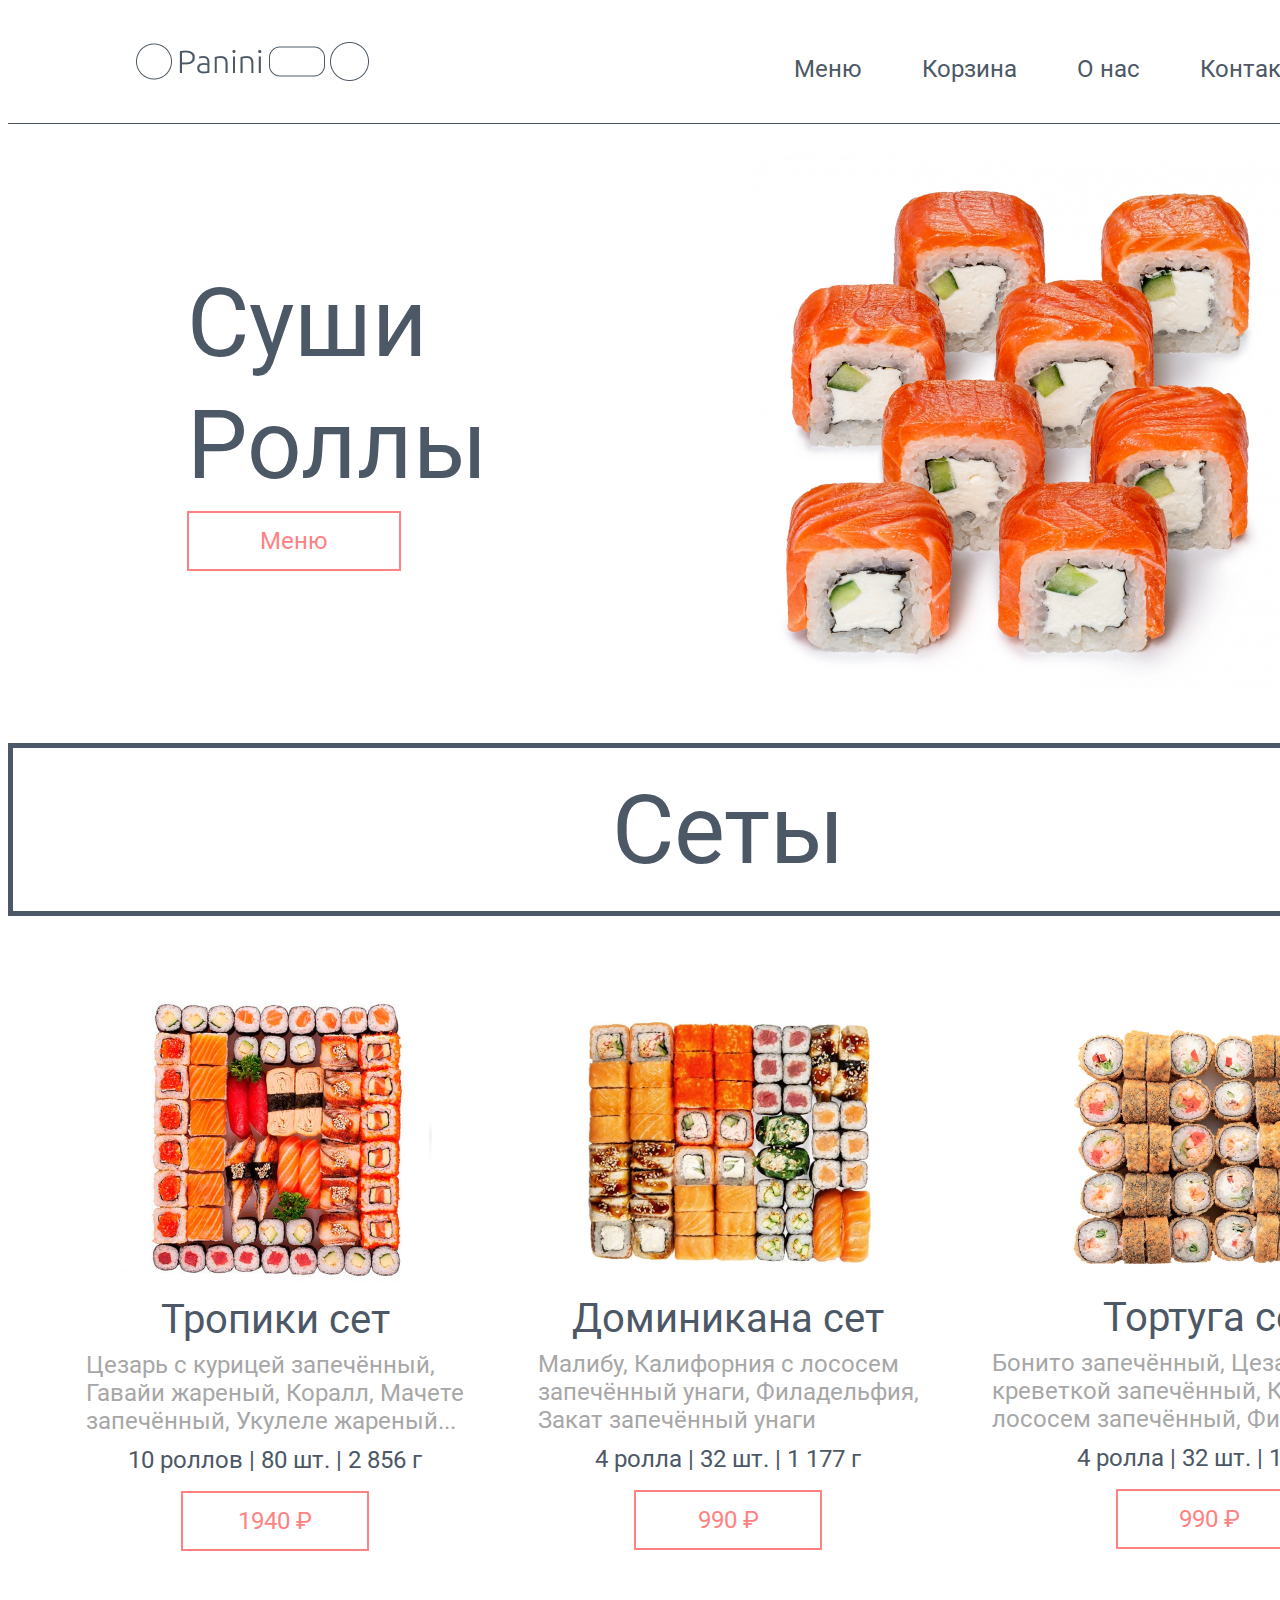
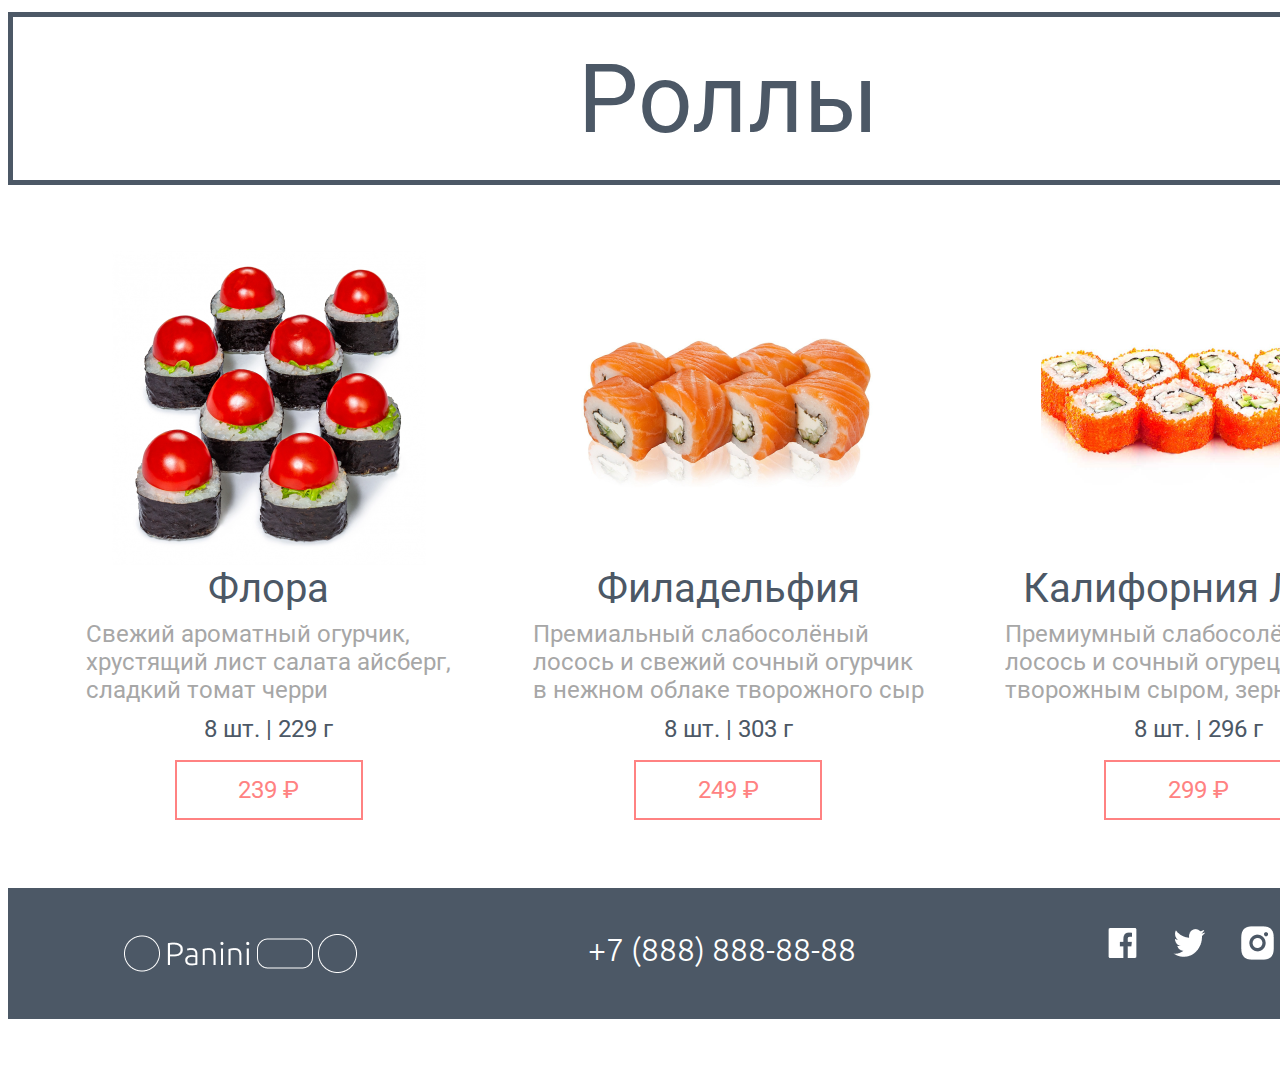
==== index.html @ 11d994b0 "Add files via upload" ====
<!DOCTYPE html>
<html lang="ru">

<head>
    <meta charset="UTF-8">
    <meta name="viewport" content="width=device-width, initial-scale=1.0">
    <title>Panini</title>
</head>

<link rel="stylesheet" href="style.css">

<body>

    <header>
        <div class="container">
            <div class="header-content">
                <div class="logo">
                    <a href="index.html" id="panini">
                        <img src="media/logo.png" alt="">
                    </a>
                </div>
                <div class="menu">
                    <p><a href="index.html">Меню</a></p>
                    <p>Корзина</p>
                    <p><a href="About/index.html">О нас</a></p>
                    <p>Контакты</p>
                    <p><img src="media/login.png" alt=""></p>
                </div>
                <img src="media/Rectangle1.png" alt="" id="rectangle1">
            </div>

        </div>
    </header>
</body>
<main>
    <div class="container">
        <div class="hero">
            <div class="banner">
                <div class="phrase">
                    <p>Суши</p>
                    <p>Роллы</p>
                    <button>Меню</button>
                </div>
                <img src="media/ad.png" alt="">
            </div>
            <div class="firsthero">
                <div class="temp">
                    <img src="media/Rectangle2.png" alt="" id="rectangle2">
                    <p id="hero">Сеты</p>
                </div>
                <div class="card">
                    <div class="set">
                        <img src="media/image 2.png" alt="">
                        <p id="name">Тропики сет</p>
                        <p id="aboutset">Цезарь с курицей запечённый,<br> Гавайи жареный, Коралл, Мачете<br> запечённый,
                            Укулеле
                            жареный...</p>
                        <p id="count">10 роллов | 80 шт. | 2 856 г</p>
                        <button>1940 ₽</button>
                    </div>
                    <div class="set">
                        <img src="media/image 3.png" alt="">
                        <p id="name">Доминикана сет</p>
                        <p id="aboutset">Малибу, Калифорния с лососем<br> запечённый унаги, Филадельфия,<br> Закат
                            запечённый унаги</p>
                        <p id="count">4 ролла | 32 шт. | 1 177 г</p>
                        <button id="price">990 ₽</button>
                    </div>
                    <div class="set">
                        <img src="media/image 4.png" alt="">
                        <p id="name">Тортуга сет</p>
                        <p id="aboutset">Бонито запечённый, Цезарь с<br> креветкой запечённый, Калифорния с<br> лососем
                            запечённый, Филадельфия...</p>
                        <p id="count">4 ролла | 32 шт. | 1 185 г</p>
                        <button id="price">990 ₽</button>
                    </div>
                </div>
            </div>
            <div class="secondhero">
                <div class="temp">
                    <img src="media/Rectangle2.png" alt="" id="rectangle2">
                    <p id="hero">Роллы</p>
                </div>
                <div class="card">
                    <div class="set">
                        <img src="media/image 5.png" alt="">
                        <p id="name">Флора</p>
                        <p id="aboutset">Свежий ароматный огурчик,<br> хрустящий лист салата айсберг,<br> сладкий томат
                            черри</p>
                        <p id="count">8 шт. | 229 г</p>
                        <button id="price">239 ₽</button>
                    </div>
                    <div class="set">
                        <img src="media/image 6.png" alt="">
                        <p id="name">Филадельфия</p>
                        <p id="aboutset">Премиальный слабосолёный<br> лосось и свежий сочный огурчик<br> в нежном облаке
                            творожного сыр</p>
                        <p id="count">8 шт. | 303 г</p>
                        <button id="price">249 ₽</button>
                    </div>
                    <div class="set">
                        <img src="media/image 7.png" alt="">
                        <p id="name">Калифорния Люкс</p>
                        <p id="aboutset">Премиумный слабосолёный<br> лосось и сочный огурец с мягким<br> творожным
                            сыром, зернистая...</p>
                        <p id="count">8 шт. | 296 г</p>
                        <button id="price">299 ₽</button>
                    </div>
                </div>
            </div>
        </div>
    </div>
</main>
<footer>
    <div class="container">
        <div class="footer-content">
            <a href="index.html" id="logo2">
                <img src="media/logo2.png" alt="">
            </a>
            <a href="tel:+7 (888) 888-88-88" id="number">+7 (888) 888-88-88</a>
            <div class="social">
                <a href=""><img src="media/facebook.png" alt=""></a>
                <a href=""><img src="media/twitter.png" alt=""></a>
                <a href=""><img src="media/instagram.png" alt=""></a>
                <a href=""><img src="media/youtube.png" alt=""></a>
            </div>
        </div>
    </div>
</footer>

</html>
---- style.css ----
@font-face {
    font-family: "Ubuntu";
    src: url(fonts/Ubuntu/Ubuntu-Light.ttf);
    font-weight: 400;
}

@font-face {
    font-family: "Roboto";
    src: url(fonts/Roboto/Roboto-Regular.ttf);
    font-weight: 400;
}

.container {
    max-width: 1440px;
    width: 1440px;
    max-height: 2725px;
    margin: auto;
}

header {
    max-height: 123px;
    height: 123px;
    margin-top: 31px;
}

.header-content {
    height: 123px;
    display: flex;
}

.logo {
    margin-left: 128px;
    height: 61px;
}

.menu {
    margin-left: 425px;
    display: flex;
    height: 31px;
}

.menu p a{
    color: #4C5866
}

.menu p {
    margin-right: 60px;
    font-family: "Roboto";
    font-size: 24px;
    font-weight: 400px;
    color: #4C5866;
}

.menu p img {
    height: 31px;
    width: 37px;
    margin-top: 4px;
}

.menu p:last-child {
    margin-right: 0;
}

.logo a {
    display: block;
    height: 61px;
}

.logo img {
    width: 233px;
}

a {
    display: flex;
    text-decoration: none;
    width: 100%;
    height: 100%;
}

#rectangle1 {
    height: 1px;
    width: 1440px;
    position: absolute;
    top: 123px;
}

.hero {
    display: block;
}

.hero .banner {
    display: flex;
    height: 620px;
}

.hero .banner .phrase {
    margin-top: 113px;
    margin-left: 179px;
    width: 300px;
}

.hero .banner img {
    height: 535px;
    width: 535px;
    margin-left: 263px;
}

.hero .banner .phrase p {
    margin-top: 0;
    margin-bottom: 10px;
    font-family: "Roboto";
    font-size: 96px;
    color: #4C5866;
}

.hero .banner .phrase p:last-child {
    margin-bottom: 43px;
}

.hero .banner .phrase button {
    height: 60px;
    width: 214px;
    font-family: "Roboto";
    font-size: 24px;
    color: #FF8282;
    background-color: white;
    border: 2px solid #FF8282;
}

.hero .firsthero #hero {
    text-align: center;
    margin-top: 0px;
    font-family: "Roboto";
    font-size: 96px;
    color: #4C5866;
}

.hero .firsthero #rectangle2 {
    position: absolute;
    top: 743px;
    z-index: -1;
}

.hero .firsthero .card {
    display: flex;
    justify-content: space-between;
}

.hero .firsthero .card .set {
    display: flex;
    flex-direction: column;
    align-items: center;
}

.hero .firsthero .card> :nth-child(1) {
    margin-left: 78px;
}

.hero .firsthero .card> :nth-child(2) {
    margin-top: 16px;
}

.hero .firsthero .card> :nth-child(3) {
    margin-right: 21px;
    margin-top: 20px;
}

.hero .firsthero .card .set #name {
    width: auto;
    max-width: 312px;
    font-family: "Roboto";
    font-size: 40px;
    color: #4C5866;
    margin: 0;
}

.hero .firsthero .card .set #aboutset {
    width: auto;
    max-width: 440px;
    font-family: "Roboto";
    font-size: 24px;
    color: #A7A7A7;
    margin: 0;
    margin-top: 8px;
}

.hero .firsthero .card .set #count {
    font-family: "Roboto";
    font-size: 24px;
    color: #4C5866;
    margin: 0;
    margin-top: 11px;
}

.hero .firsthero .card .set button{
    font-family: "Roboto";
    font-size: 24px;
    color: #FF8282;
    background-color: white;
    border: 2px solid #FF8282;
    width: 188px;
    height: 60px;
    margin: 0;
    margin-top: 17px;
}

.hero .firsthero {
    height: 869px;
}

.hero .secondhero #hero {
    text-align: center;
    margin-top: 0;
    font-family: "Roboto";
    font-size: 96px;
    color: #4C5866;
}

.hero .secondhero #rectangle2 {
    position: absolute;
    top: 1612px;
    z-index: -1;
}

.hero .secondhero .card {
    display: flex;
    justify-content: space-between;
}

.hero .secondhero .card .set {
    display: flex;
    flex-direction: column;
    align-items: center;
}

.hero .secondhero .card .set #name {
    width: auto;
    max-width: 350px;
    font-family: "Roboto";
    font-size: 40px;
    color: #4C5866;
    margin: 0;
}

.hero .secondhero .card .set #aboutset {
    width: auto;
    max-width: 440px;
    font-family: "Roboto";
    font-size: 24px;
    color: #A7A7A7;
    margin: 0;
    margin-top: 8px;
}

.hero .secondhero .card .set #count {
    font-family: "Roboto";
    font-size: 24px;
    color: #4C5866;
    margin: 0;
    margin-top: 11px;
}

.hero .secondhero .card .set button{
    font-family: "Roboto";
    font-size: 24px;
    color: #FF8282;
    background-color: white;
    border: 2px solid #FF8282;
    width: 188px;
    height: 60px;
    margin: 0;
    margin-top: 17px;
}

.hero .secondhero .card> :nth-child(1) {
    margin-left: 78px;
}

.hero .secondhero .card> :nth-child(3) {
    margin-right: 57px;
}

footer {
    height: 172px;
}

footer .container .footer-content {
    display: flex;
    justify-content: space-around;
    background-color: #4C5866;
    height: 131px;
}

footer .container .footer-content a:first-child {
    display: flex;
    width: 233px;
    height: 61px;
}

footer {
    margin-top: 68px;
}

footer .container .footer-content a:nth-child(2) {
    color: #FFFFFF;
    font-family: "Ubuntu";
    font-size: 32px;
}

button{
    transition-duration: 0.4s;
}

main .container .hero button:hover{
    background-color: #FF8282;
    color: #FFFFFF;
}

main .container .hero button:focus{
    background-color: #FEE0E0;
    color: #FF8282;
}

main .container .hero button:active{
    background-color: #FE5D5D;
    border: 2px solid #FE5D5D;
    color: #FFFFFF;
}

main .container .hero .firsthero .card .set button:hover{
    background-color: #FF8282;
    color: #FFFFFF;
}

main .container .hero .firsthero .card .set button:focus{
    background-color: #FEE0E0;
    color: #FF8282;
}

main .container .hero .firsthero .card .set button:active{
    background-color: #FE5D5D;
    border: 2px solid #FE5D5D;
    color: #FFFFFF;
}

main .container .hero .secondhero .card .set button:hover{
    background-color: #FF8282;
    color: #FFFFFF;
}

main .container .hero .secondhero .card .set button:focus{
    background-color: #FEE0E0;
    color: #FF8282;
}

main .container .hero .secondhero .card .set button:active{
    background-color: #FE5D5D;
    border: 2px solid #FE5D5D;
    color: #FFFFFF;
}

header .header-content p a{
    transition-duration: 0.4s;
}

header .header-content p a:default{
    color: #4C5866;
}

header .header-content p a:hover{
    color: #FF8282;
}

header .header-content p a:focus{
    color: #FFA6A6;
}

header .header-content p a:active{
    color: #FF4A4A;
}

footer .social a img{
    margin: 0 15px;
    height: 40px;
}

footer .social{
    display: flex;
    margin-top: auto;
    margin-bottom: auto;
    width: 243px;
}

footer #logo2{
    margin-top: auto;
    margin-bottom: auto;
}

footer #number{
    display: flex;
    margin-top: 42px;
}

footer #number{
    width: 270px;
}
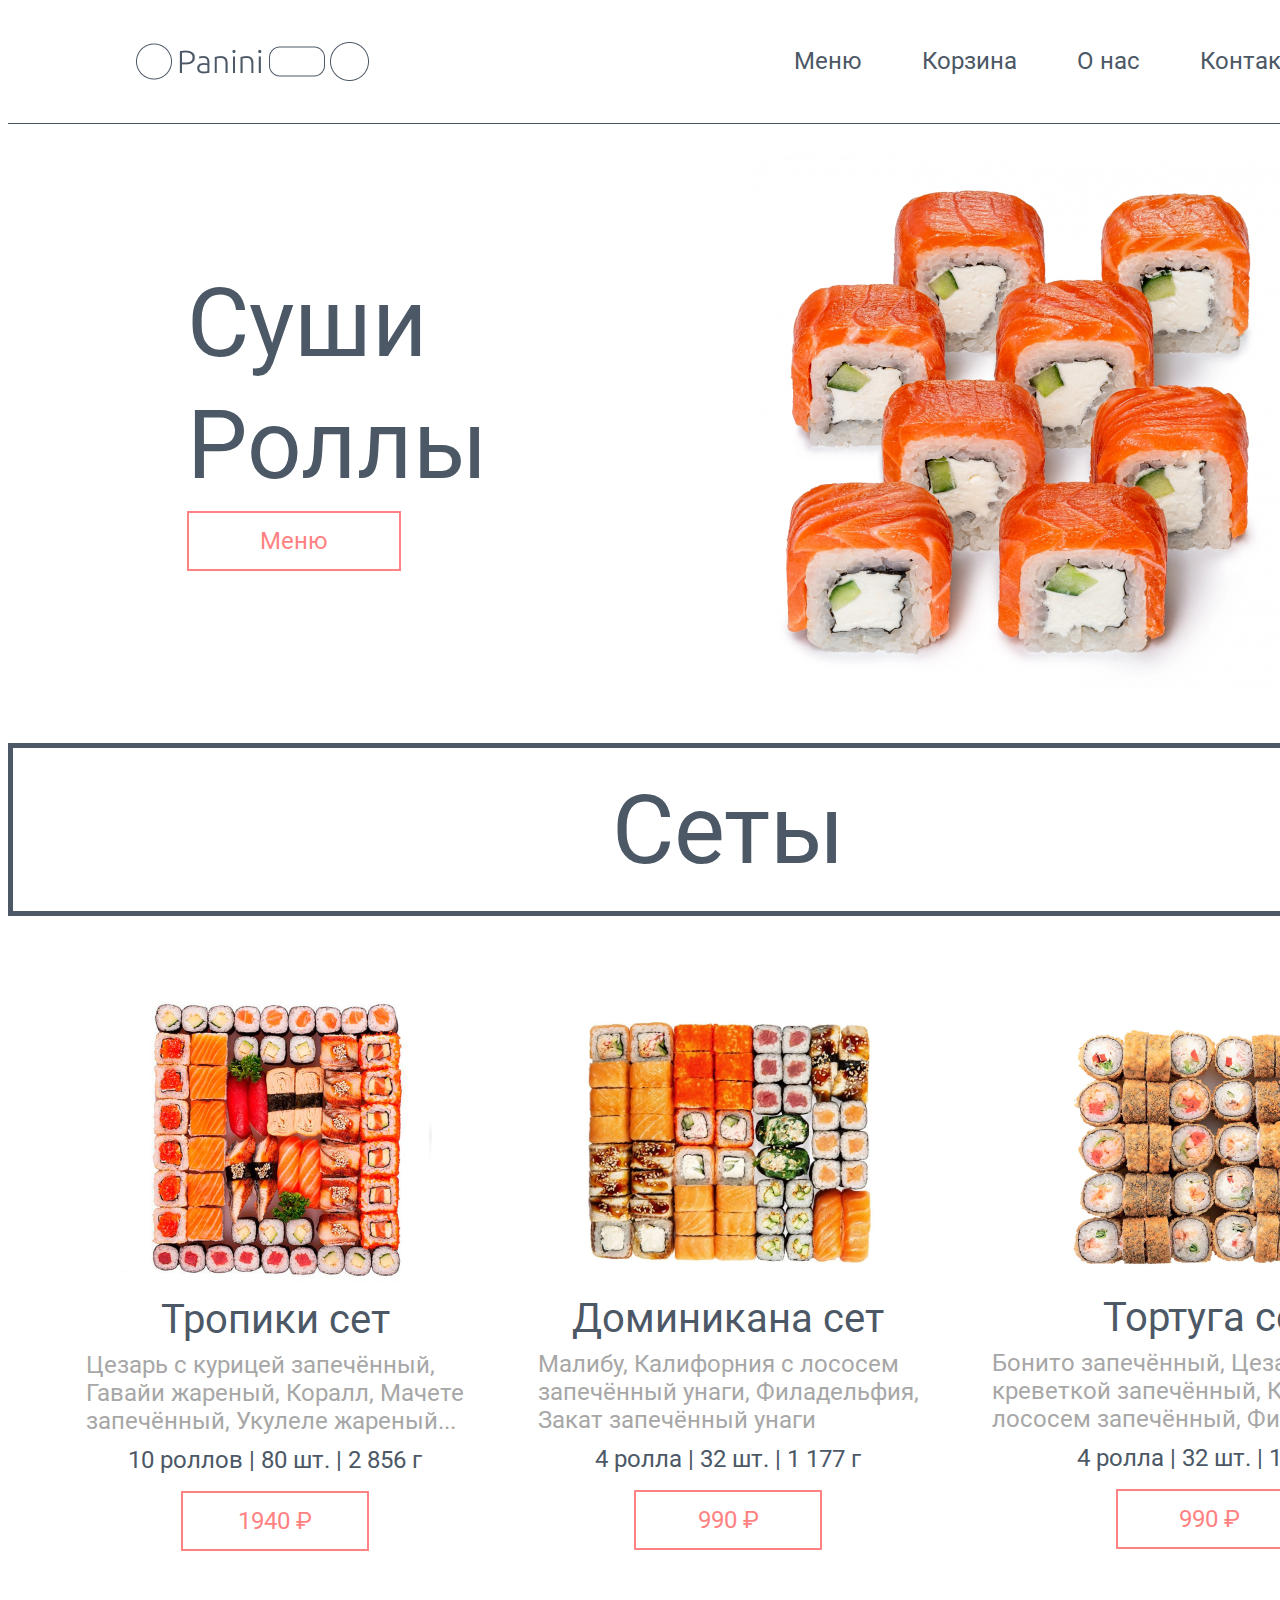
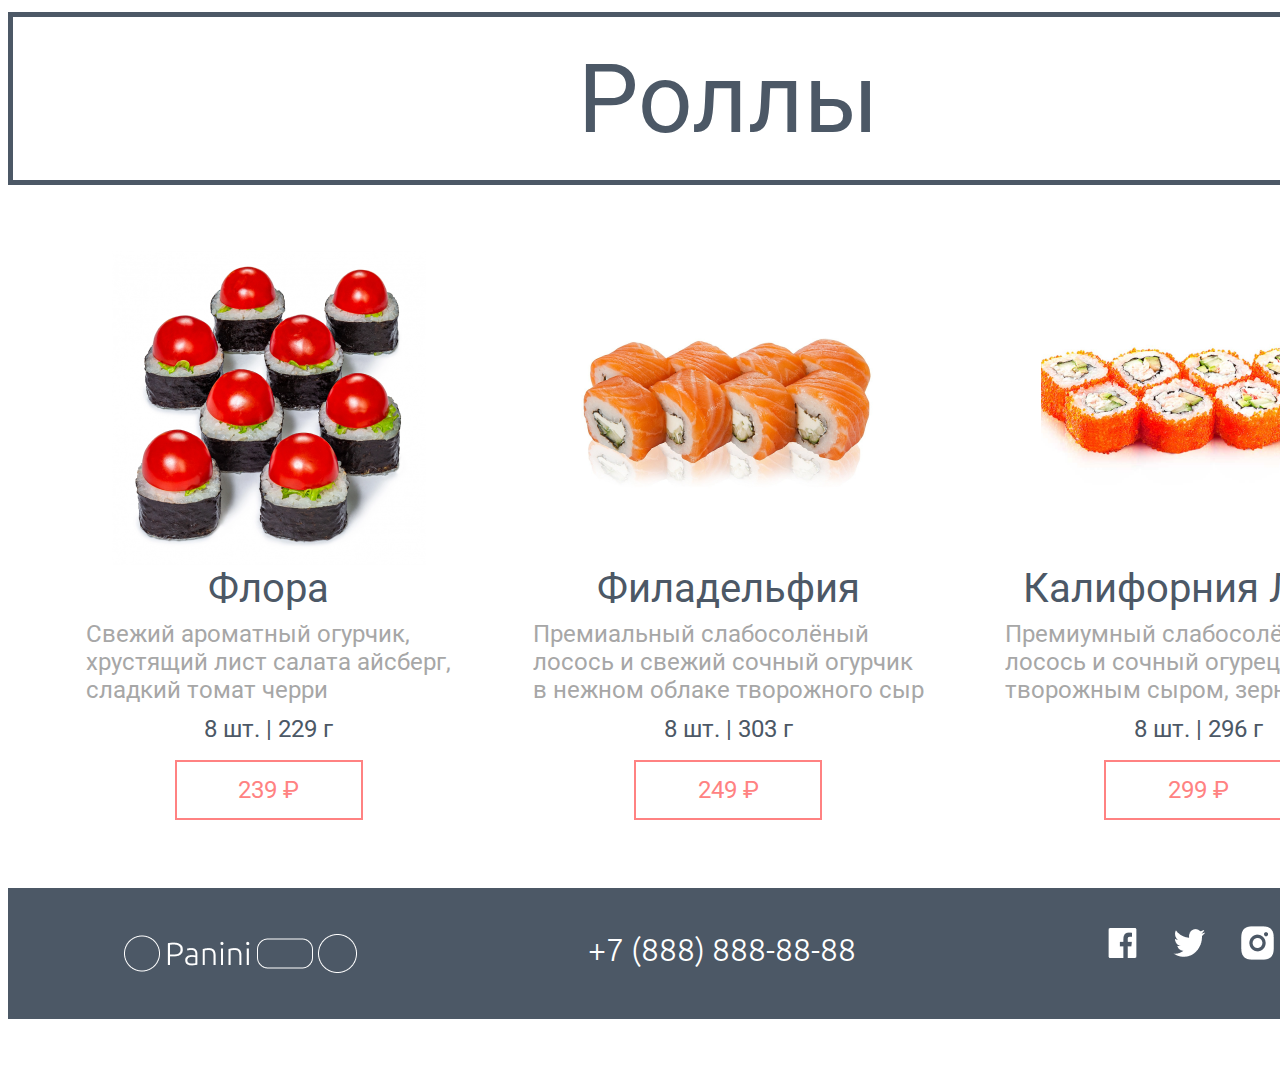
==== commit dd11f9fc: "Add files via upload" ====
--- a/index.html
+++ b/index.html
@@ -10,7 +10,6 @@
 <link rel="stylesheet" href="style.css">
 
 <body>
-
     <header>
         <div class="container">
             <div class="header-content">
@@ -21,9 +20,9 @@
                 </div>
                 <div class="menu">
                     <p><a href="index.html">Меню</a></p>
-                    <p>Корзина</p>
+                    <p><a href="">Корзина</a></p>
                     <p><a href="About/index.html">О нас</a></p>
-                    <p>Контакты</p>
+                    <p><a href="">Контакты</a></p>
                     <p><img src="media/login.png" alt=""></p>
                 </div>
                 <img src="media/Rectangle1.png" alt="" id="rectangle1">
--- a/style.css
+++ b/style.css
@@ -43,7 +43,7 @@
     color: #4C5866
 }
 
-.menu p {
+.menu p a{
     margin-right: 60px;
     font-family: "Roboto";
     font-size: 24px;
@@ -282,6 +282,7 @@
 
 footer {
     height: 172px;
+    margin-top: 68px;
 }
 
 footer .container .footer-content {
@@ -297,10 +298,6 @@
     height: 61px;
 }
 
-footer {
-    margin-top: 68px;
-}
-
 footer .container .footer-content a:nth-child(2) {
     color: #FFFFFF;
     font-family: "Ubuntu";
@@ -380,6 +377,7 @@
 }
 
 footer .social a img{
+    transition-duration: 0.4s;
     margin: 0 15px;
     height: 40px;
 }
@@ -403,4 +401,49 @@
 
 footer #number{
     width: 270px;
+}
+
+footer .social a img:hover{
+    filter: brightness(0) saturate(100%) invert(85%) sepia(21%) saturate(5166%) hue-rotate(306deg) brightness(100%) contrast(113%);
+}
+
+footer .social a img:focus{
+    filter: brightness(0) saturate(100%) invert(99%) sepia(28%) saturate(5494%) hue-rotate(292deg) brightness(100%) contrast(104%);
+}
+
+footer .social a img:active{
+    filter: brightness(0) saturate(100%) invert(40%) sepia(23%) saturate(1633%) hue-rotate(314deg) brightness(111%) contrast(112%);
+}
+
+footer .footer-content a:hover{
+    filter: brightness(0) saturate(100%) invert(85%) sepia(21%) saturate(5166%) hue-rotate(306deg) brightness(100%) contrast(113%);
+}
+
+footer .footer-content a:focus{
+    filter: brightness(0) saturate(100%) invert(99%) sepia(28%) saturate(5494%) hue-rotate(292deg) brightness(100%) contrast(104%);
+}
+
+footer .footer-content a:active{
+    filter: brightness(0) saturate(100%) invert(40%) sepia(23%) saturate(1633%) hue-rotate(314deg) brightness(111%) contrast(112%);
+}
+
+footer .footer-content a{
+    transition-duration: 0.4s;
+}
+
+header .header-content .logo a img:hover{
+    filter: brightness(0) saturate(100%) invert(85%) sepia(21%) saturate(5166%) hue-rotate(306deg) brightness(100%) contrast(113%);
+}
+
+header .header-content .logo a img:focus{
+    filter: brightness(0) saturate(100%) invert(99%) sepia(28%) saturate(5494%) hue-rotate(292deg) brightness(100%) contrast(104%);
+}
+
+header .header-content .logo a img:active{
+    filter: brightness(0) saturate(100%) invert(40%) sepia(23%) saturate(1633%) hue-rotate(314deg) brightness(111%) contrast(112%);
+
+}
+
+header .header-content .logo a img{
+    transition-duration: 0.4s;
 }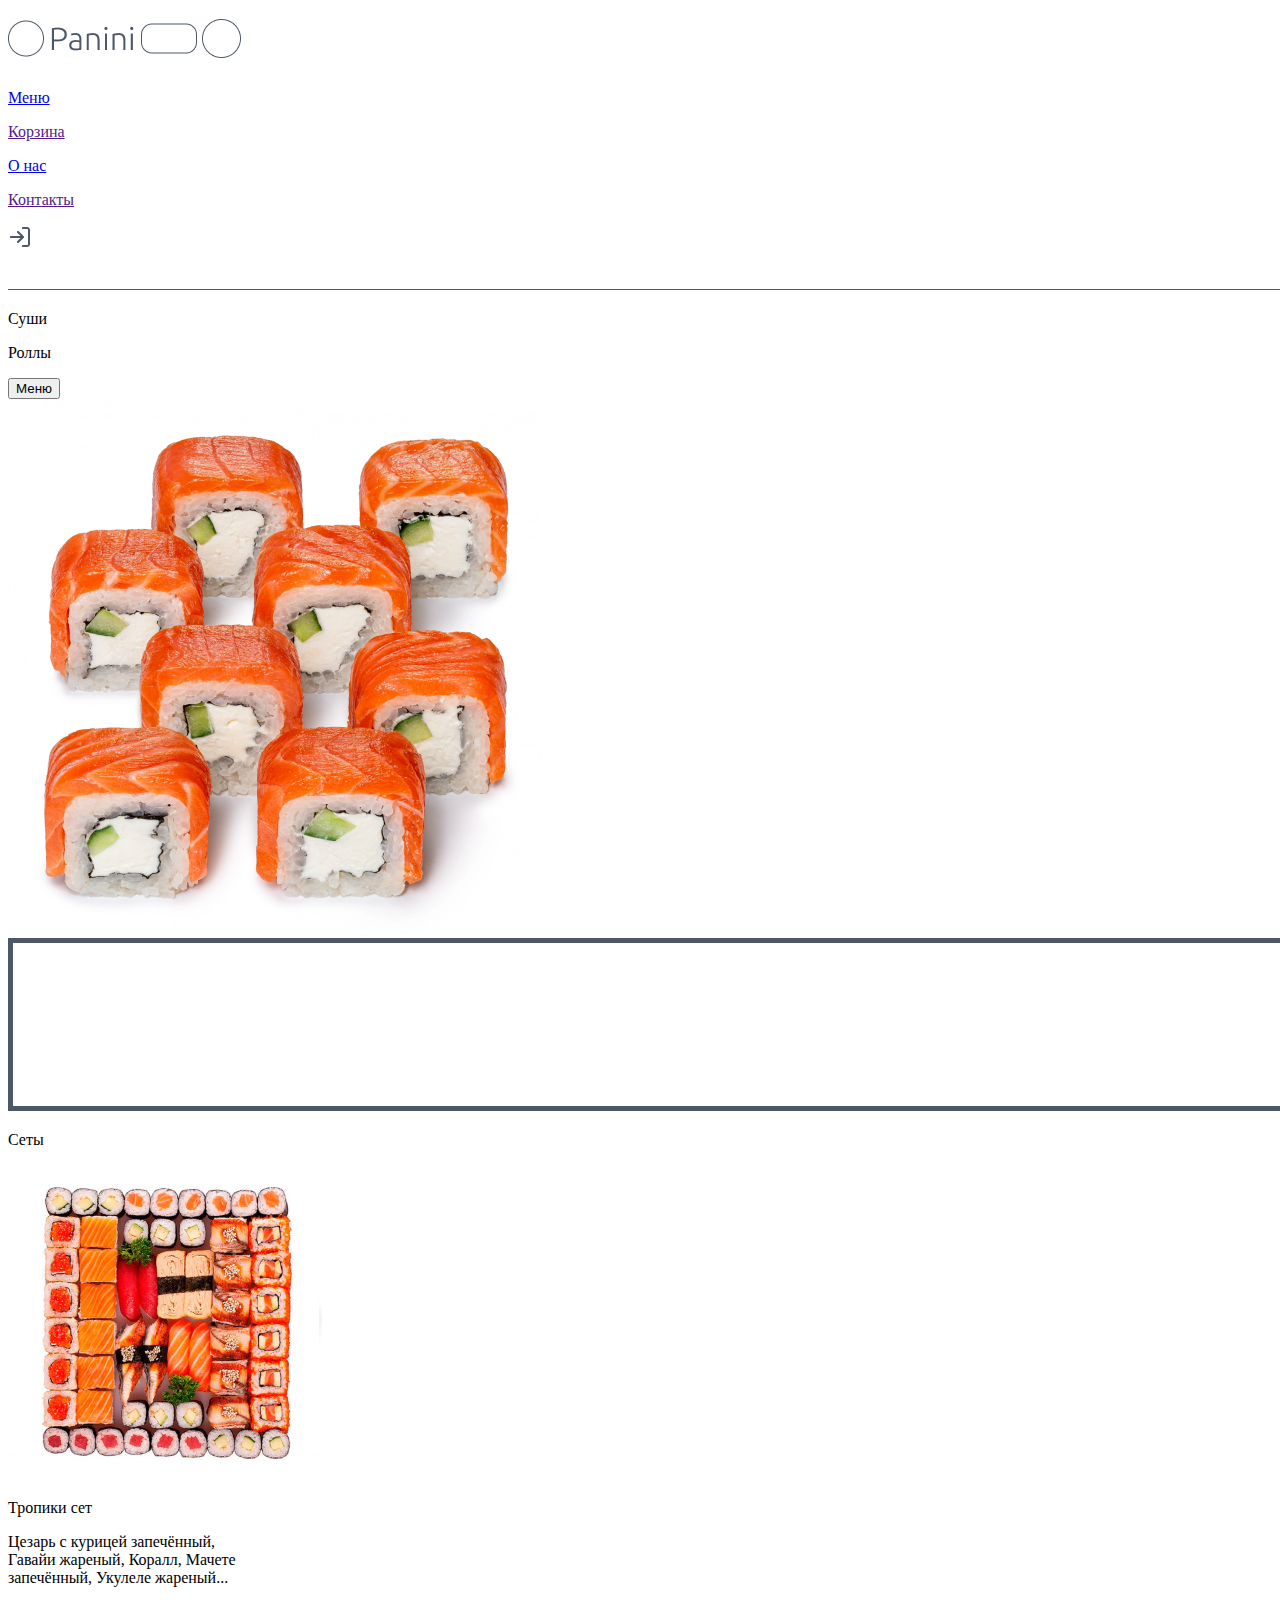
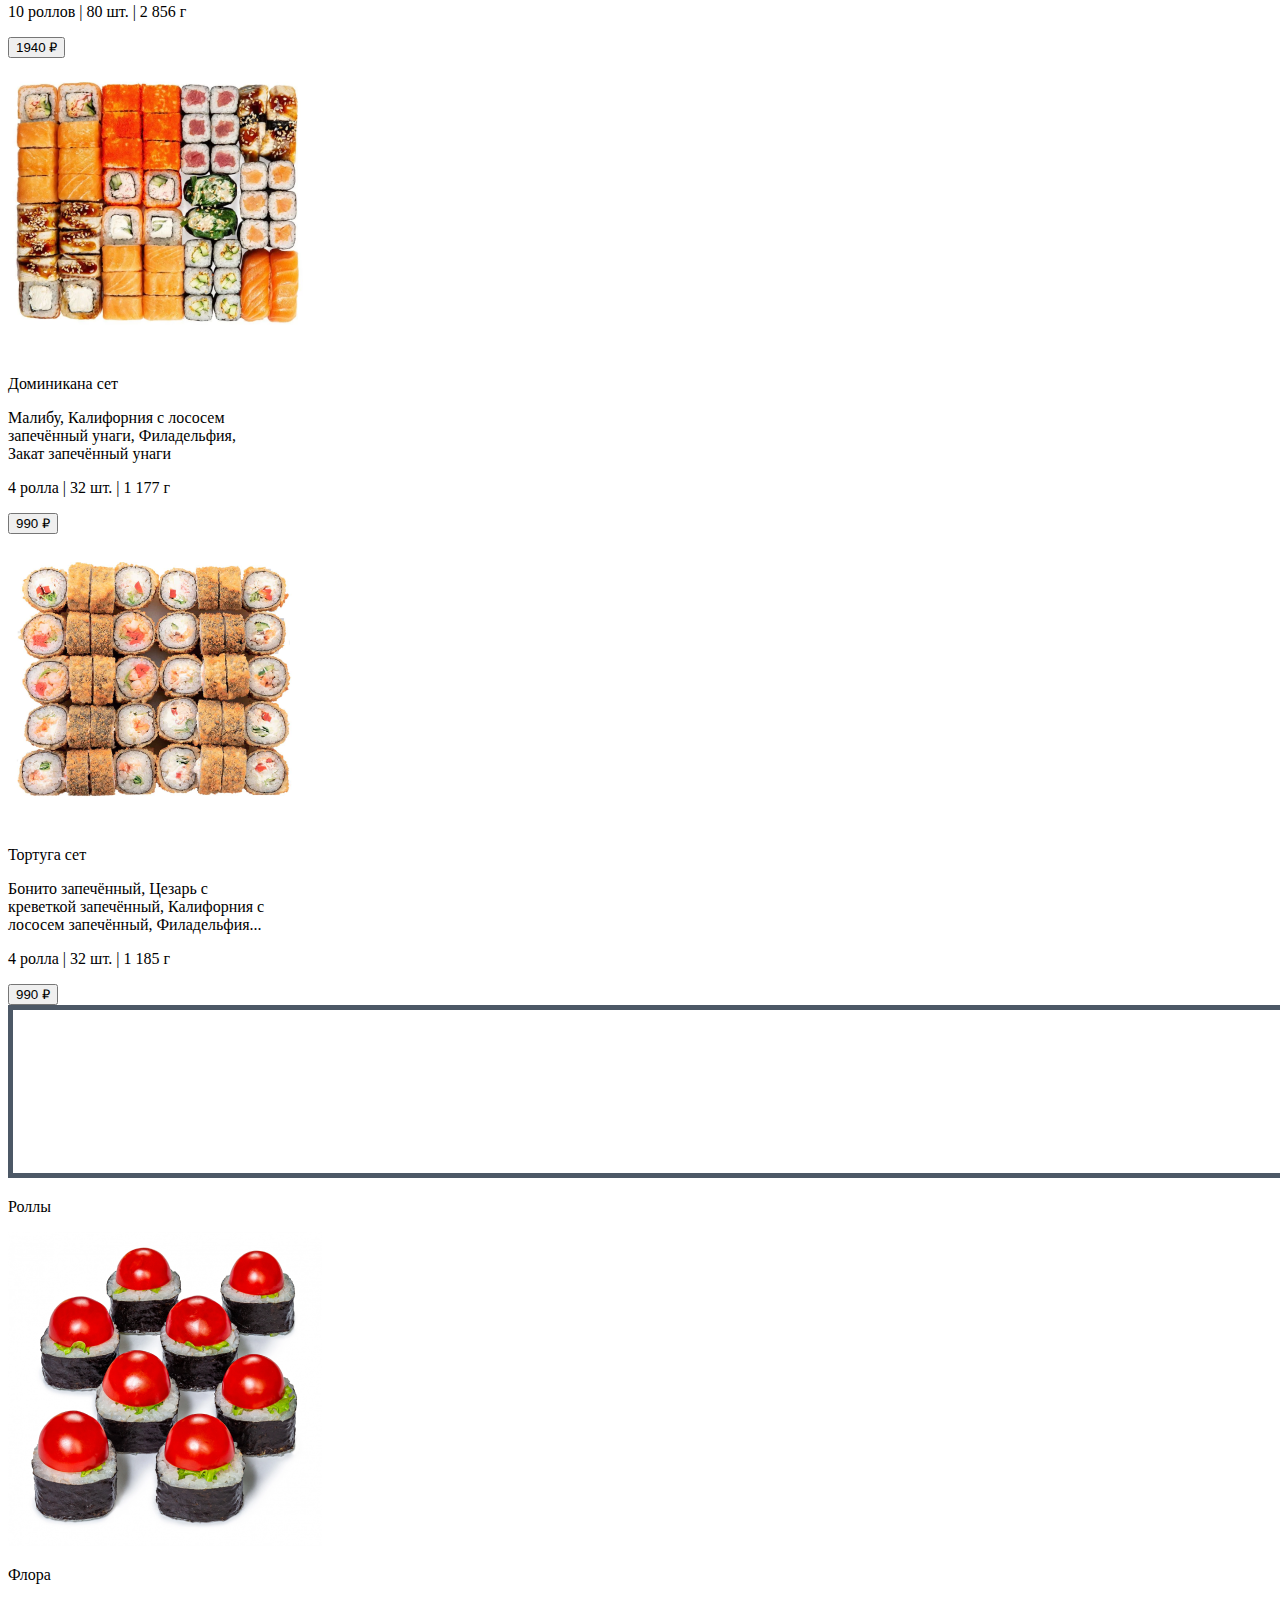
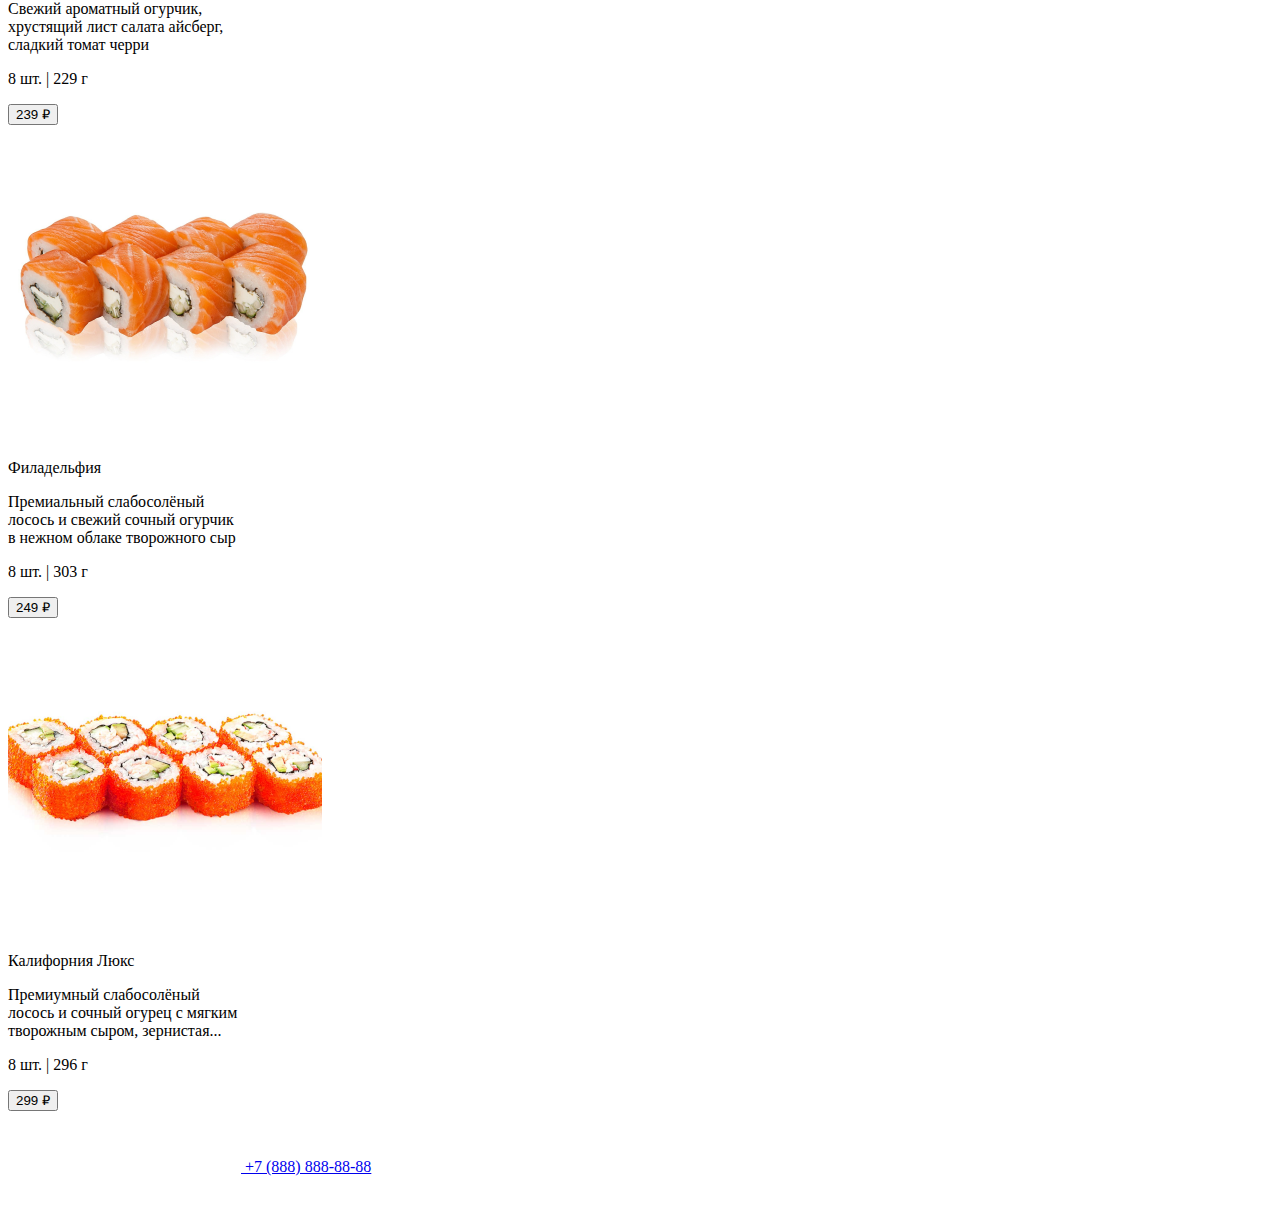
==== commit dba15df2: "Add files via upload" ====
--- a/index.html
+++ b/index.html
@@ -21,7 +21,7 @@
                 <div class="menu">
                     <p><a href="index.html">Меню</a></p>
                     <p><a href="">Корзина</a></p>
-                    <p><a href="About/index.html">О нас</a></p>
+                    <p><a href="about.html">О нас</a></p>
                     <p><a href="">Контакты</a></p>
                     <p><img src="media/login.png" alt=""></p>
                 </div>
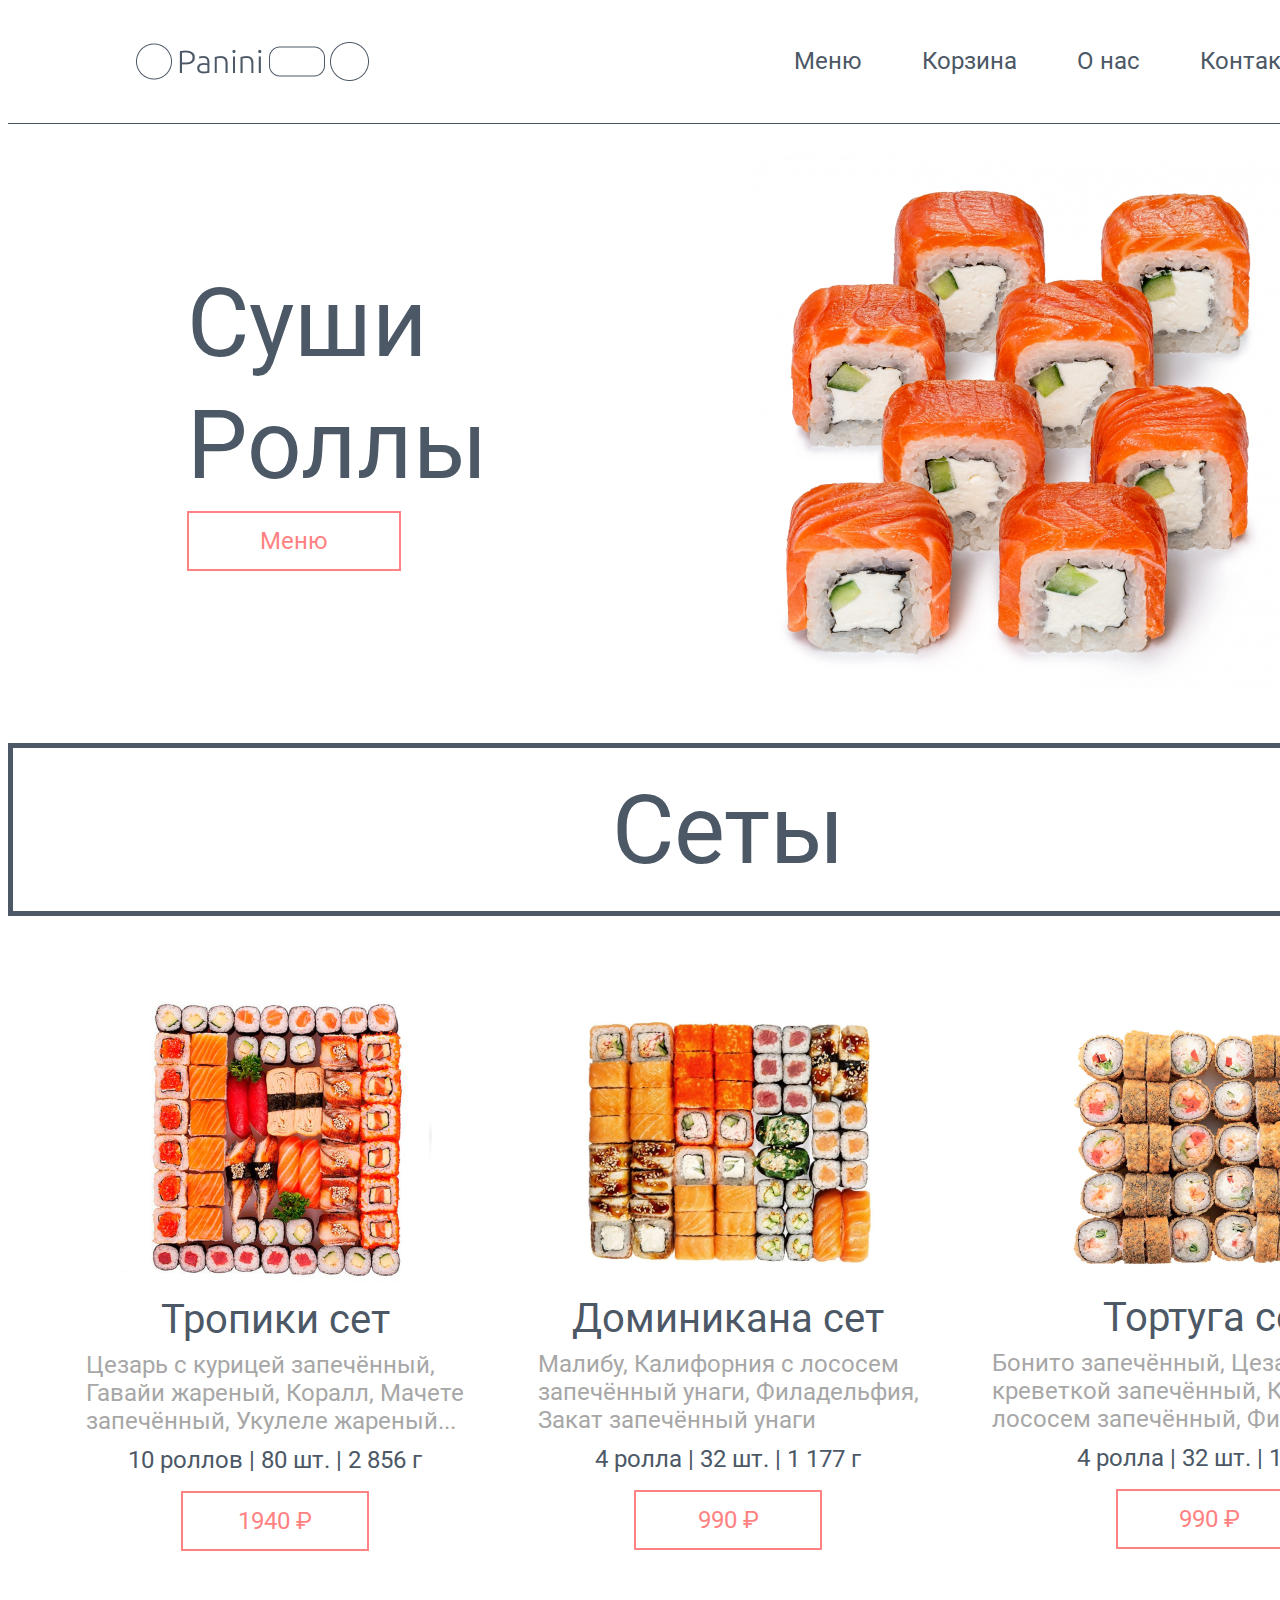
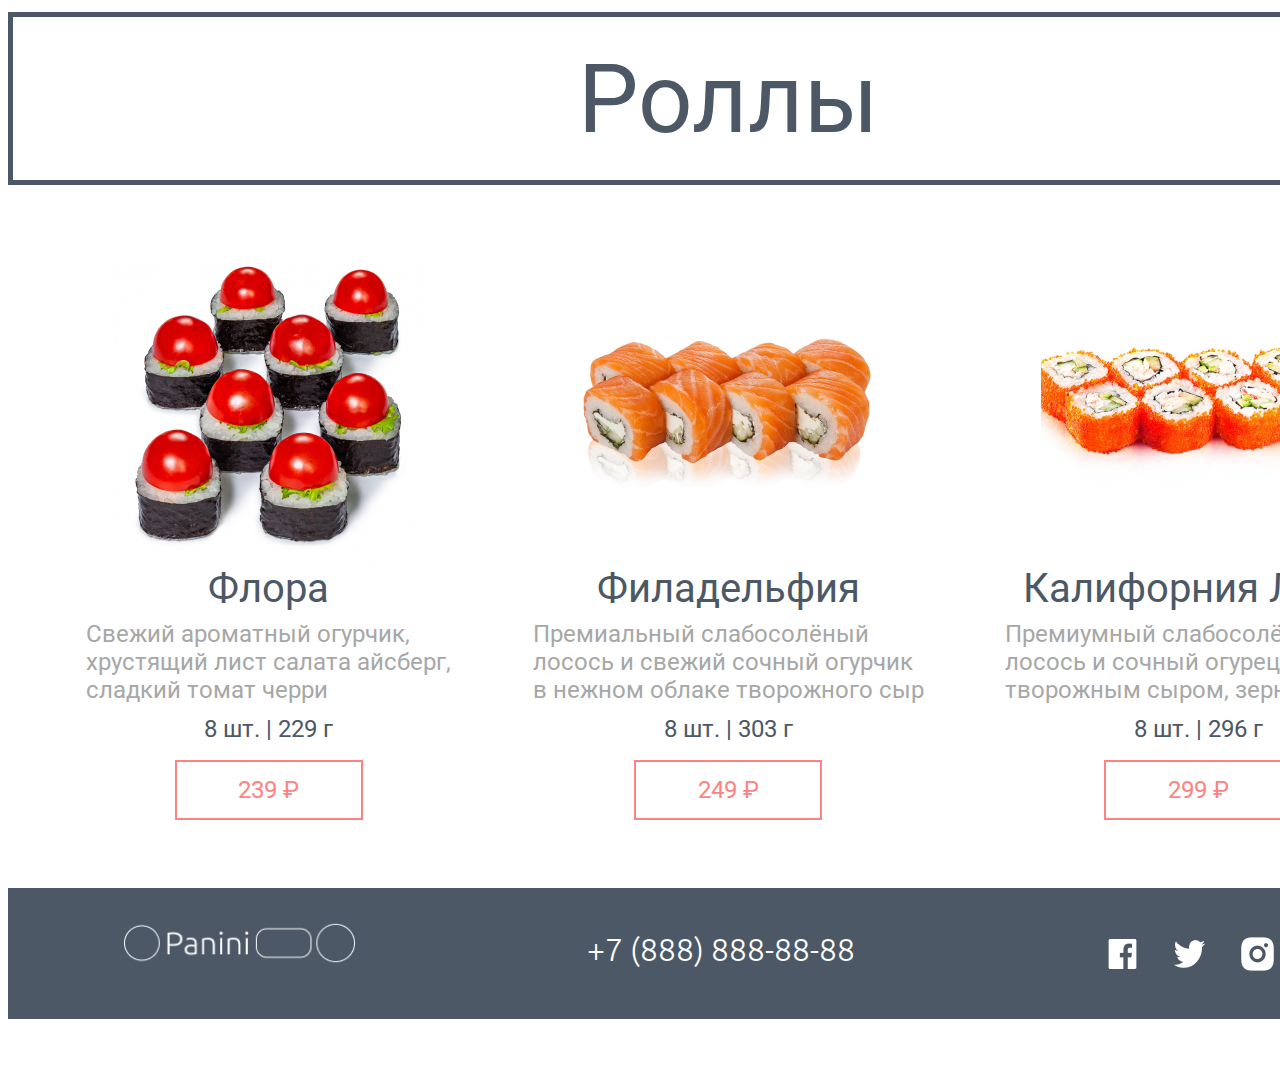
==== commit 81abb7f2: "Add files via upload" ====
--- a/index.html
+++ b/index.html
@@ -15,17 +15,17 @@
             <div class="header-content">
                 <div class="logo">
                     <a href="index.html" id="panini">
-                        <img src="media/logo.png" alt="">
+                        <img src="image/logo.png" alt="logo">
                     </a>
                 </div>
                 <div class="menu">
-                    <p><a href="index.html">Меню</a></p>
-                    <p><a href="">Корзина</a></p>
-                    <p><a href="about.html">О нас</a></p>
-                    <p><a href="">Контакты</a></p>
-                    <p><img src="media/login.png" alt=""></p>
+                    <p><a href="index.html" alt="menu">Меню</a></p>
+                    <p><a href="" alt="corzina">Корзина</a></p>
+                    <p><a href="about.html" alt="about">О нас</a></p>
+                    <p><a href="" alt="contact">Контакты</a></p>
+                    <p><img src="image/login.png" alt="login"></p>
                 </div>
-                <img src="media/Rectangle1.png" alt="" id="rectangle1">
+                <img src="image/Rectangle1.png" alt="" id="rectangle1">
             </div>
 
         </div>
@@ -40,16 +40,16 @@
                     <p>Роллы</p>
                     <button>Меню</button>
                 </div>
-                <img src="media/ad.png" alt="">
+                <img src="image/ad.png" alt="ad">
             </div>
             <div class="firsthero">
                 <div class="temp">
-                    <img src="media/Rectangle2.png" alt="" id="rectangle2">
+                    <img src="image/Rectangle2.png" alt="rectangle" id="rectangle2">
                     <p id="hero">Сеты</p>
                 </div>
                 <div class="card">
                     <div class="set">
-                        <img src="media/image 2.png" alt="">
+                        <img src="image/image 2.png" alt="sets">
                         <p id="name">Тропики сет</p>
                         <p id="aboutset">Цезарь с курицей запечённый,<br> Гавайи жареный, Коралл, Мачете<br> запечённый,
                             Укулеле
@@ -58,7 +58,7 @@
                         <button>1940 ₽</button>
                     </div>
                     <div class="set">
-                        <img src="media/image 3.png" alt="">
+                        <img src="image/image 3.png" alt="set">
                         <p id="name">Доминикана сет</p>
                         <p id="aboutset">Малибу, Калифорния с лососем<br> запечённый унаги, Филадельфия,<br> Закат
                             запечённый унаги</p>
@@ -66,7 +66,7 @@
                         <button id="price">990 ₽</button>
                     </div>
                     <div class="set">
-                        <img src="media/image 4.png" alt="">
+                        <img src="image/image 4.png" alt="set">
                         <p id="name">Тортуга сет</p>
                         <p id="aboutset">Бонито запечённый, Цезарь с<br> креветкой запечённый, Калифорния с<br> лососем
                             запечённый, Филадельфия...</p>
@@ -77,12 +77,12 @@
             </div>
             <div class="secondhero">
                 <div class="temp">
-                    <img src="media/Rectangle2.png" alt="" id="rectangle2">
+                    <img src="image/Rectangle2.png" alt="rectangle" id="rectangle2">
                     <p id="hero">Роллы</p>
                 </div>
                 <div class="card">
                     <div class="set">
-                        <img src="media/image 5.png" alt="">
+                        <img src="image/image 5.png" alt="roll">
                         <p id="name">Флора</p>
                         <p id="aboutset">Свежий ароматный огурчик,<br> хрустящий лист салата айсберг,<br> сладкий томат
                             черри</p>
@@ -90,7 +90,7 @@
                         <button id="price">239 ₽</button>
                     </div>
                     <div class="set">
-                        <img src="media/image 6.png" alt="">
+                        <img src="image/image 6.png" alt="roll">
                         <p id="name">Филадельфия</p>
                         <p id="aboutset">Премиальный слабосолёный<br> лосось и свежий сочный огурчик<br> в нежном облаке
                             творожного сыр</p>
@@ -98,7 +98,7 @@
                         <button id="price">249 ₽</button>
                     </div>
                     <div class="set">
-                        <img src="media/image 7.png" alt="">
+                        <img src="image/image 7.png" alt="roll">
                         <p id="name">Калифорния Люкс</p>
                         <p id="aboutset">Премиумный слабосолёный<br> лосось и сочный огурец с мягким<br> творожным
                             сыром, зернистая...</p>
@@ -113,15 +113,15 @@
 <footer>
     <div class="container">
         <div class="footer-content">
-            <a href="index.html" id="logo2">
-                <img src="media/logo2.png" alt="">
+            <a href="index.html" alt="logo" id="logo2">
+                <img src="image/logo2.png" alt="logo">
             </a>
             <a href="tel:+7 (888) 888-88-88" id="number">+7 (888) 888-88-88</a>
             <div class="social">
-                <a href=""><img src="media/facebook.png" alt=""></a>
-                <a href=""><img src="media/twitter.png" alt=""></a>
-                <a href=""><img src="media/instagram.png" alt=""></a>
-                <a href=""><img src="media/youtube.png" alt=""></a>
+                <a href=""><img src="image/facebook.png" alt="facebook"></a>
+                <a href=""><img src="image/twitter.png" alt="twitter"></a>
+                <a href=""><img src="image/instagram.png" alt="instagram"></a>
+                <a href=""><img src="image/youtube.png" alt="youtube"></a>
             </div>
         </div>
     </div>
--- a/style.css
+++ b/style.css
@@ -0,0 +1,891 @@
+@font-face {
+    font-family: "Ubuntu";
+    src: url(fonts/Ubuntu/Ubuntu-Light.ttf);
+    font-weight: 400;
+}
+
+@font-face {
+    font-family: "Roboto";
+    src: url(fonts/Roboto/Roboto-Regular.ttf);
+    font-weight: 400;
+}
+
+.container {
+    max-width: 1440px;
+    width: 1440px;
+    max-height: 2725px;
+    margin: auto;
+}
+
+header {
+    max-height: 123px;
+    height: 123px;
+    margin-top: 31px;
+}
+
+.header-content {
+    height: 123px;
+    display: flex;
+}
+
+.logo {
+    margin-left: 128px;
+    height: 61px;
+}
+
+.menu {
+    margin-left: 425px;
+    display: flex;
+    height: 31px;
+}
+
+.menu p a{
+    color: #4C5866
+}
+
+.menu p a{
+    margin-right: 60px;
+    font-family: "Roboto";
+    font-size: 24px;
+    font-weight: 400px;
+    color: #4C5866;
+}
+
+.menu p img {
+    height: 31px;
+    width: 37px;
+    margin-top: 4px;
+}
+
+.menu p:last-child {
+    margin-right: 0;
+}
+
+.logo a {
+    display: block;
+    height: 61px;
+}
+
+.logo img {
+    width: 233px;
+}
+
+a {
+    display: flex;
+    text-decoration: none;
+    width: 100%;
+    height: 100%;
+}
+
+#rectangle1 {
+    height: 1px;
+    width: 1440px;
+    position: absolute;
+    top: 123px;
+}
+
+.hero {
+    display: block;
+}
+
+.hero .banner {
+    display: flex;
+    height: 620px;
+}
+
+.hero .banner .phrase {
+    margin-top: 113px;
+    margin-left: 179px;
+    width: 300px;
+}
+
+.hero .banner img {
+    height: 535px;
+    width: 535px;
+    margin-left: 263px;
+}
+
+.hero .banner .phrase p {
+    margin-top: 0;
+    margin-bottom: 10px;
+    font-family: "Roboto";
+    font-size: 96px;
+    color: #4C5866;
+}
+
+.hero .banner .phrase p:last-child {
+    margin-bottom: 43px;
+}
+
+.hero .banner .phrase button {
+    height: 60px;
+    width: 214px;
+    font-family: "Roboto";
+    font-size: 24px;
+    color: #FF8282;
+    background-color: white;
+    border: 2px solid #FF8282;
+}
+
+.hero .firsthero #hero {
+    text-align: center;
+    margin-top: 0px;
+    font-family: "Roboto";
+    font-size: 96px;
+    color: #4C5866;
+}
+
+.hero .firsthero #rectangle2 {
+    position: absolute;
+    top: 743px;
+    z-index: -1;
+}
+
+.hero .firsthero .card {
+    display: flex;
+    justify-content: space-between;
+}
+
+.hero .firsthero .card .set {
+    display: flex;
+    flex-direction: column;
+    align-items: center;
+}
+
+.hero .firsthero .card> :nth-child(1) {
+    margin-left: 78px;
+}
+
+.hero .firsthero .card> :nth-child(2) {
+    margin-top: 16px;
+}
+
+.hero .firsthero .card> :nth-child(3) {
+    margin-right: 21px;
+    margin-top: 20px;
+}
+
+.hero .firsthero .card .set #name {
+    width: auto;
+    max-width: 312px;
+    font-family: "Roboto";
+    font-size: 40px;
+    color: #4C5866;
+    margin: 0;
+}
+
+.hero .firsthero .card .set #aboutset {
+    width: auto;
+    max-width: 440px;
+    font-family: "Roboto";
+    font-size: 24px;
+    color: #A7A7A7;
+    margin: 0;
+    margin-top: 8px;
+}
+
+.hero .firsthero .card .set #count {
+    font-family: "Roboto";
+    font-size: 24px;
+    color: #4C5866;
+    margin: 0;
+    margin-top: 11px;
+}
+
+.hero .firsthero .card .set button{
+    font-family: "Roboto";
+    font-size: 24px;
+    color: #FF8282;
+    background-color: white;
+    border: 2px solid #FF8282;
+    width: 188px;
+    height: 60px;
+    margin: 0;
+    margin-top: 17px;
+}
+
+.hero .firsthero {
+    height: 869px;
+}
+
+.hero .secondhero #hero {
+    text-align: center;
+    margin-top: 0;
+    font-family: "Roboto";
+    font-size: 96px;
+    color: #4C5866;
+}
+
+.hero .secondhero #rectangle2 {
+    position: absolute;
+    top: 1612px;
+    z-index: -1;
+}
+
+.hero .secondhero .card {
+    display: flex;
+    justify-content: space-between;
+}
+
+.hero .secondhero .card .set {
+    display: flex;
+    flex-direction: column;
+    align-items: center;
+}
+
+.hero .secondhero .card .set #name {
+    width: auto;
+    max-width: 350px;
+    font-family: "Roboto";
+    font-size: 40px;
+    color: #4C5866;
+    margin: 0;
+}
+
+.hero .secondhero .card .set #aboutset {
+    width: auto;
+    max-width: 440px;
+    font-family: "Roboto";
+    font-size: 24px;
+    color: #A7A7A7;
+    margin: 0;
+    margin-top: 8px;
+}
+
+.hero .secondhero .card .set #count {
+    font-family: "Roboto";
+    font-size: 24px;
+    color: #4C5866;
+    margin: 0;
+    margin-top: 11px;
+}
+
+.hero .secondhero .card .set button{
+    font-family: "Roboto";
+    font-size: 24px;
+    color: #FF8282;
+    background-color: white;
+    border: 2px solid #FF8282;
+    width: 188px;
+    height: 60px;
+    margin: 0;
+    margin-top: 17px;
+}
+
+.hero .secondhero .card> :nth-child(1) {
+    margin-left: 78px;
+}
+
+.hero .secondhero .card> :nth-child(3) {
+    margin-right: 57px;
+}
+
+footer {
+    height: 172px;
+    margin-top: 68px;
+}
+
+footer .container .footer-content {
+    display: flex;
+    justify-content: space-around;
+    background-color: #4C5866;
+    height: 131px;
+}
+footer .container .footer-content #logo2{
+    margin: 0;
+    margin-top: 25px;
+    width: 231px;
+}
+footer .container .footer-content #logo2 img{
+    height: 46%;
+    width: 100%;
+}
+
+footer .container .footer-content a:nth-child(2) {
+    color: #FFFFFF;
+    font-family: "Ubuntu";
+    font-size: 32px;
+}
+
+button{
+    transition-duration: 0.4s;
+}
+
+main .container .hero button:hover{
+    background-color: #FF8282;
+    color: #FFFFFF;
+}
+
+main .container .hero button:focus{
+    background-color: #FEE0E0;
+    color: #FF8282;
+}
+
+main .container .hero button:active{
+    background-color: #FE5D5D;
+    border: 2px solid #FE5D5D;
+    color: #FFFFFF;
+}
+
+main .container .hero .firsthero .card .set button:hover{
+    background-color: #FF8282;
+    color: #FFFFFF;
+}
+
+main .container .hero .firsthero .card .set button:focus{
+    background-color: #FEE0E0;
+    color: #FF8282;
+}
+
+main .container .hero .firsthero .card .set button:active{
+    background-color: #FE5D5D;
+    border: 2px solid #FE5D5D;
+    color: #FFFFFF;
+}
+
+main .container .hero .secondhero .card .set button:hover{
+    background-color: #FF8282;
+    color: #FFFFFF;
+}
+
+main .container .hero .secondhero .card .set button:focus{
+    background-color: #FEE0E0;
+    color: #FF8282;
+}
+
+main .container .hero .secondhero .card .set button:active{
+    background-color: #FE5D5D;
+    border: 2px solid #FE5D5D;
+    color: #FFFFFF;
+}
+
+header .header-content p a{
+    transition-duration: 0.4s;
+}
+
+header .header-content p a:default{
+    color: #4C5866;
+}
+
+header .header-content p a:hover{
+    color: #FF8282;
+}
+
+header .header-content p a:focus{
+    color: #FFA6A6;
+}
+
+header .header-content p a:active{
+    color: #FF4A4A;
+}
+
+footer .social a img{
+    transition-duration: 0.4s;
+    margin: 0 15px;
+    height: 40px;
+}
+
+footer .social{
+    display: flex;
+    margin-top: auto;
+    margin-bottom: auto;
+    width: 243px;
+}
+
+footer #logo2{
+    margin-top: auto;
+    margin-bottom: auto;
+}
+
+footer #number{
+    display: flex;
+    margin-top: 42px;
+}
+
+footer #number{
+    width: 270px;
+}
+
+footer .social a img:hover{
+    filter: brightness(0) saturate(100%) invert(85%) sepia(21%) saturate(5166%) hue-rotate(306deg) brightness(100%) contrast(113%);
+}
+
+footer .social a img:focus{
+    filter: brightness(0) saturate(100%) invert(99%) sepia(28%) saturate(5494%) hue-rotate(292deg) brightness(100%) contrast(104%);
+}
+
+footer .social a img:active{
+    filter: brightness(0) saturate(100%) invert(40%) sepia(23%) saturate(1633%) hue-rotate(314deg) brightness(111%) contrast(112%);
+}
+
+footer .footer-content a:hover{
+    filter: brightness(0) saturate(100%) invert(85%) sepia(21%) saturate(5166%) hue-rotate(306deg) brightness(100%) contrast(113%);
+}
+
+footer .footer-content a:focus{
+    filter: brightness(0) saturate(100%) invert(99%) sepia(28%) saturate(5494%) hue-rotate(292deg) brightness(100%) contrast(104%);
+}
+
+footer .footer-content a:active{
+    filter: brightness(0) saturate(100%) invert(40%) sepia(23%) saturate(1633%) hue-rotate(314deg) brightness(111%) contrast(112%);
+}
+
+footer .footer-content a{
+    transition-duration: 0.4s;
+}
+
+header .header-content .logo a img:hover{
+    filter: brightness(0) saturate(100%) invert(85%) sepia(21%) saturate(5166%) hue-rotate(306deg) brightness(100%) contrast(113%);
+}
+
+header .header-content .logo a img:focus{
+    filter: brightness(0) saturate(100%) invert(99%) sepia(28%) saturate(5494%) hue-rotate(292deg) brightness(100%) contrast(104%);
+}
+
+header .header-content .logo a img:active{
+    filter: brightness(0) saturate(100%) invert(40%) sepia(23%) saturate(1633%) hue-rotate(314deg) brightness(111%) contrast(112%);
+}
+
+header .header-content .logo a img{
+    transition-duration: 0.4s;
+}
+
+header .header-content .menu p img:hover{
+    filter: brightness(0) saturate(100%) invert(85%) sepia(21%) saturate(5166%) hue-rotate(306deg) brightness(100%) contrast(113%);
+}
+
+header .header-content .menu p img:focus{
+    filter: brightness(0) saturate(100%) invert(99%) sepia(28%) saturate(5494%) hue-rotate(292deg) brightness(100%) contrast(104%);
+}
+
+header .header-content .menu p img:active{
+    filter: brightness(0) saturate(100%) invert(40%) sepia(23%) saturate(1633%) hue-rotate(314deg) brightness(111%) contrast(112%);
+}
+
+header .header-content .menu p img{
+    transition-duration: 0.4s;
+}
+@media only screen and (max-width:450px){
+    body{
+        max-width: 100%;
+        margin: 0;
+    }
+    .container{
+        max-width: 100%;
+        max-height: 3800px;
+    }
+    .header-content #rectangle1{
+        max-width: 100%;
+    }
+    header{
+        margin: 0;
+        margin-top: 10px;
+    }
+    .header-content{
+        display: flex;
+        flex-direction: column;
+    }
+    .header-content .logo {
+        width: 172px;
+        margin:0;
+        margin-left: 30%;
+    }
+    .header-content .logo a img{
+        width: 172px;
+    }
+    .menu{
+        width: 100%;
+        max-width: 100%;
+        width: 97%;
+        margin: 0;
+        display: flex;
+        flex-wrap: wrap;
+        justify-content: space-between;
+        margin-left: 15px;
+    }
+    
+    .menu p{
+        margin: 0;
+    }
+    .menu p a{
+        margin: 0;
+        font-size: 16px;
+    }
+    .menu p img{
+        margin: 0;
+        max-width: 73px;
+        width: 35px;
+        height: 30px;
+    }
+    .hero .banner .phrase p{
+        font-size: 32px;
+    }
+    .hero .banner{
+        height:100%;;
+        margin: 0
+    }
+    .hero .banner .phrase{
+        display: flex;
+        flex-direction: column;
+        width: 100%;
+        height: 100%;
+        margin: 0;
+    }
+    .hero .banner .phrase p{
+        
+        margin: 0;
+        max-width: 100%;
+    }
+    .hero .banner .phrase>:nth-child(1){
+        margin-left: 20%;
+    }
+    .hero .banner .phrase>:nth-child(2){
+        margin-left: 52%;
+    }
+    .hero .banner .phrase>:nth-child(3){
+        width: 40%;
+        height: 10%;
+        font-size: 24px;
+        margin-top: 70%;
+        margin-left: 30%;
+        margin-bottom: 5%;
+    }
+    .hero .banner img{
+        margin: 0;
+        width: 60%;
+        height: 30%;
+        position: absolute;
+        left: 20%;
+        top: 203px;
+    }
+    .hero .firsthero{
+        max-width: 100%;
+        height: 100%;
+    }
+    .hero .firsthero .temp #hero{
+        margin-top: 5%;
+        font-size: 32px;
+    }
+    .hero .firsthero .temp #rectangle2{
+        max-width: 100%;
+        max-height: 50%;
+        position: relative;
+        top:60px;
+    }
+    .hero .firsthero .card{
+        display: flex;
+        flex-direction: column;
+    }
+    .hero .firsthero .card img{
+        max-height: 50%;
+        max-width: 70%;
+    }
+    .hero .firsthero .card .set #name{
+        font-size: 24px;
+    }
+    .hero .firsthero .card .set #aboutset{
+        font-size: 20px;
+    }
+    .hero .firsthero .card .set #count{
+        font-size: 16px;
+    }
+    .hero .secondhero .card{
+        display: flex;
+        flex-direction: column;
+    }
+    .hero .secondhero .card .set #name{
+        font-size: 24px;
+    }
+    .hero .secondhero .card .set #aboutset{
+        font-size: 20px;
+    }
+    .hero .secondhero .card .set #count{
+        font-size: 16px;
+    }
+    .hero .secondhero .card img{
+        max-height: 50%;
+        max-width: 70%;
+    }
+    .hero .firsthero .card .set{
+        margin: 0;
+        margin-top: 2%;
+    }
+    .hero .secondhero .temp #hero{
+        font-size: 32px;
+    }
+    .hero .secondhero .temp #rectangle2{
+        max-height: 50%;
+        max-width: 100%;
+        position: relative;
+        top:50px;
+
+    }
+    .hero .secondhero .card .set{
+        margin: 0;
+        margin-top: 2%;
+    }
+    .hero .secondhero{
+        max-width: 100%;
+        height: 100%;
+
+    }
+    .hero{
+        display: flex;
+        flex-direction: column;
+        max-width: 100%;
+    }
+    footer{
+        margin-top: 15%;
+        max-width: 100%;
+        height: 80px;
+    }
+    footer .container .footer-content #logo2{
+        margin: 0;
+        margin-top: 7%;
+        height: 80%;
+        width: 50%;
+    }
+    footer .container .footer-content #logo2 img{
+        height: 46%;
+        width: 80%;
+    }
+    .footer-content #number{
+        margin: 0;
+        height: 23px;
+        font-size: 20px;
+        width: 169px;
+        position: relative  ;
+        top: 35%;
+    }
+    footer .container .footer-content {
+        height: 100px;
+    }
+    .footer-content .social a img{
+        width: 0%;
+        height: 0%;
+    }
+    .footer-content .social{
+        margin: 0;
+        margin-top: 27px;
+        width: 0%;
+        height: 0%;
+    }
+}
+@media only screen and (min-width:450px) and (max-width:770px){
+    body{
+        max-width: 100%;
+        margin: 0;
+    }
+    .container{
+        max-width: 100%;
+        max-height: 3800px;
+    }
+    .header-content #rectangle1{
+        max-width: 100%;
+    }
+    header{
+        margin: 0;
+        margin-top: 10px;
+    }
+    .header-content{
+        display: flex;
+        flex-direction: column;
+    }
+    .header-content .logo {
+        width: 172px;
+        margin:0;
+        margin-left: 40%;
+    }
+    .header-content .logo a img{
+        width: 172px;
+    }
+    .menu{
+        width: 100%;
+        max-width: 100%;
+        width: 97%;
+        margin: 0;
+        display: flex;
+        flex-wrap: wrap;
+        justify-content: space-between;
+        margin-left: 15px;
+    }
+    
+    .menu p{
+        margin: 0;
+    }
+    .menu p a{
+        margin: 0;
+        font-size: 16px;
+    }
+    .menu p img{
+        margin: 0;
+        max-width: 73px;
+        width: 35px;
+        height: 30px;
+    }
+    .hero .banner .phrase p{
+        font-size: 32px;
+    }
+    .hero .banner{
+        height:100%;;
+        margin: 0
+    }
+    .hero .banner .phrase{
+        width: 100%;
+        height: 100%;
+        margin: 0;
+    }
+    .hero .banner .phrase p{
+        font-size: 48px;
+        margin: 0;
+        max-width: 10%;
+    }
+    .hero .banner .phrase>:nth-child(1){
+        margin-top: 5%;
+        margin-left: 10%;
+    }
+    .hero .banner .phrase>:nth-child(2){
+        margin-left: 10%;
+    }
+    .hero .banner .phrase>:nth-child(3){
+        width: 20%;
+        height: 10%;
+        font-size: 24px;
+        margin-top:0%;
+        margin-left: 10%;
+        margin-bottom: 5%;
+    }
+    .hero .banner img{
+        margin: 0;
+        width: 25%;
+        height: 30%;
+        position: relative;
+        left: -10%;
+        top: 20px;
+    }
+    .hero .firsthero{
+        max-width: 100%;
+        height: 100%;
+    }
+    .hero .firsthero .temp #hero{
+        font-size: 48px;
+        margin-top: -2%;
+        font-size: 48px;
+    }
+    .hero .firsthero .temp #rectangle2{
+        max-width: 100%;
+        max-height: 50%;
+        position: relative;
+        top:60px;
+    }
+    .hero .firsthero .card{
+        display: flex;
+        justify-content: space-around;
+    }
+    .hero .firsthero .card img{
+        max-height: 50%;
+        max-width: 70%;
+    }
+    .hero .firsthero .card .set #name{
+        font-size: 24px;
+    }
+    .hero .firsthero .card .set #aboutset{
+        font-size: 20px;
+    }
+    .hero .firsthero .card .set #count{
+        font-size: 16px;
+    }
+    .hero .secondhero .card{
+        display: flex;
+    }
+    .hero .secondhero .card .set #name{
+        font-size: 24px;
+    }
+    .hero .secondhero .card .set #aboutset{
+        font-size: 20px;
+    }
+    .hero .secondhero .card .set #count{
+        font-size: 16px;
+    }
+    .hero .secondhero .card img{
+        max-height: 50%;
+        max-width: 70%;
+    }
+    .hero .firsthero .card .set{
+        margin: 0;
+        justify-content: space-around;
+    }
+    .hero .firsthero .card>:nth-child(3){
+        width: 41%;
+        height: 45%;
+    }
+    .hero .secondhero .temp #hero{
+        font-size: 32px;
+    }
+    .hero .secondhero .temp #rectangle2{
+        max-height: 50%;
+        max-width: 100%;
+        position: relative;
+        top:50px;
+
+    }
+    .hero .secondhero .card .set{
+        margin: 0;
+        justify-content: space-around;
+    }
+    .hero .secondhero .card>:nth-child(2){
+        width: 41%;
+        height: 45%;
+    }
+    .hero .secondhero .card>:nth-child(3){
+        width: 41%;
+        height: 45%;
+    }
+    .hero .secondhero{
+        max-width: 100%;
+        height: 100%;
+
+    }
+    .hero{
+        display: flex;
+        flex-direction: column;
+        max-width: 100%;
+    }
+    footer{
+        margin-top: 10%;
+        max-width: 100%;
+        height: 80px;
+    }
+    footer .container .footer-content #logo2{
+        margin: 0;
+        margin-top: 3%;
+        margin-left: 5%;
+        height: 80%;
+        width: 50%;
+    }
+    footer .container .footer-content #logo2 img{
+        height: 50%;
+        width: 50%;
+    }
+    .footer-content #number{
+        margin: 0;
+        height: 23px;
+        font-size: 20px;
+        width: 169px;
+        position: relative  ;
+        top: 35%;
+    }
+    footer .container .footer-content {
+        height: 100px;
+    }
+    .footer-content .social a img{
+        width: 0%;
+        height: 0%;
+    }
+    .footer-content .social{
+        margin: 0;
+        margin-top: 27px;
+        width: 0%;
+        height: 0%;
+    }
+}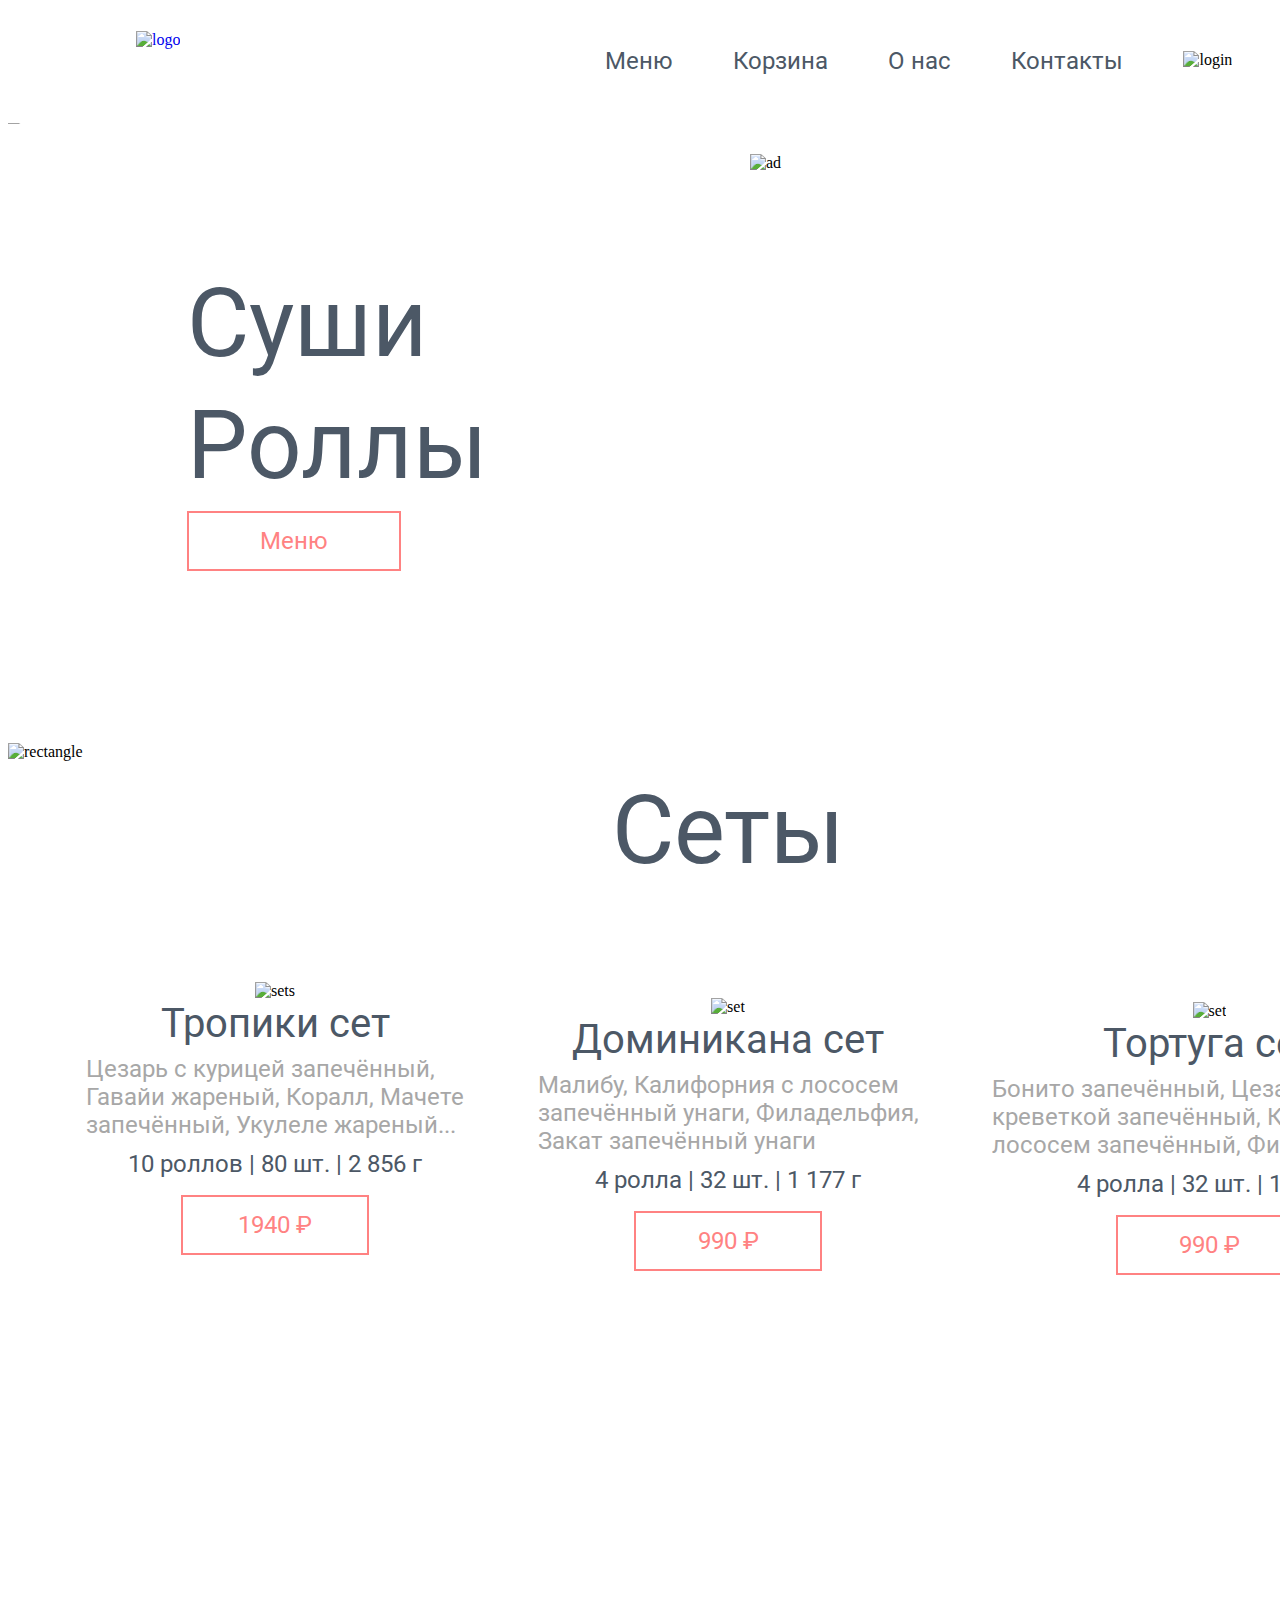
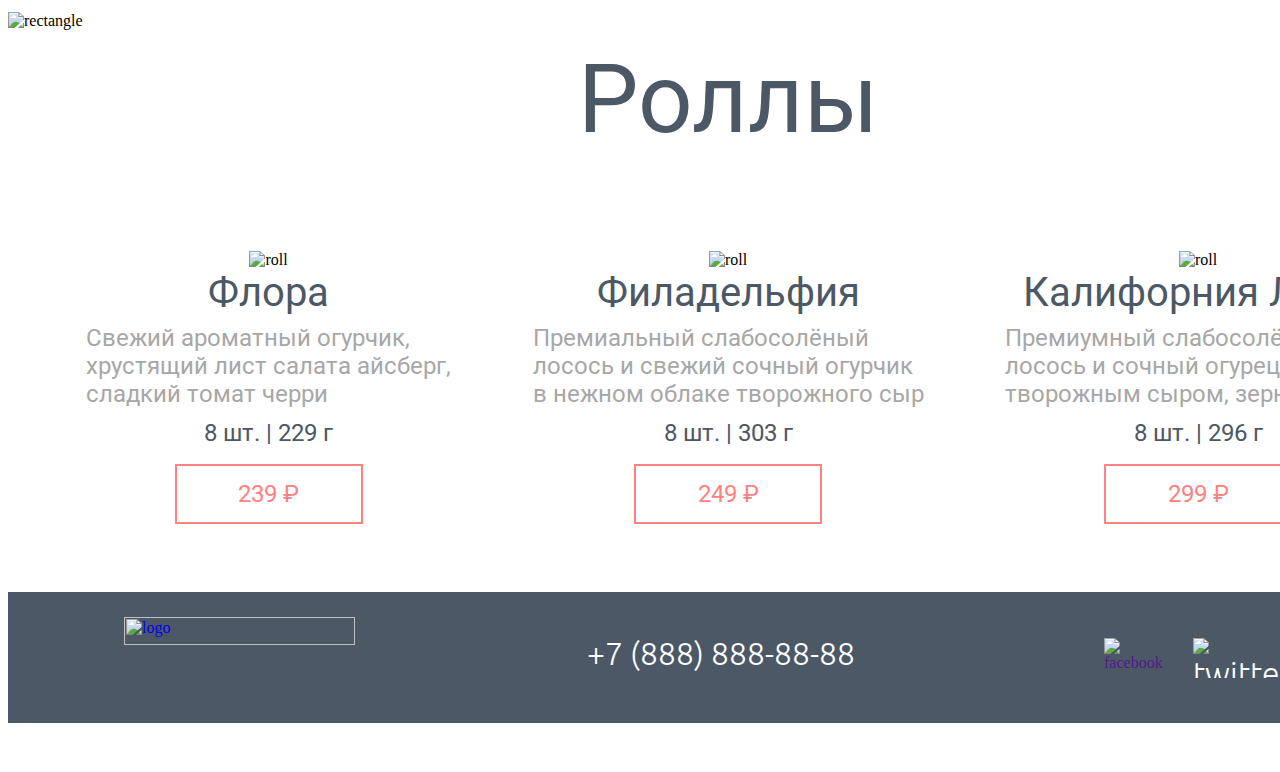
==== commit 53f86974: "Add files via upload" ====
--- a/index.html
+++ b/index.html
@@ -5,9 +5,8 @@
     <meta charset="UTF-8">
     <meta name="viewport" content="width=device-width, initial-scale=1.0">
     <title>Panini</title>
+    <link rel="stylesheet" href="style.css">
 </head>
-
-<link rel="stylesheet" href="style.css">
 
 <body>
     <header>
@@ -19,13 +18,13 @@
                     </a>
                 </div>
                 <div class="menu">
-                    <p><a href="index.html" alt="menu">Меню</a></p>
-                    <p><a href="" alt="corzina">Корзина</a></p>
-                    <p><a href="about.html" alt="about">О нас</a></p>
-                    <p><a href="" alt="contact">Контакты</a></p>
+                    <p><a href="index.html" title="menu">Меню</a></p>
+                    <p><a href="" title="corzina">Корзина</a></p>
+                    <p><a href="about.html" title="about">О нас</a></p>
+                    <p><a href="" title="contact">Контакты</a></p>
                     <p><img src="image/login.png" alt="login"></p>
                 </div>
-                <img src="image/Rectangle1.png" alt="" id="rectangle1">
+                <img src="image/Rectangle1.png" alt="rectangle" id="rectangle1">
             </div>
 
         </div>
@@ -49,7 +48,7 @@
                 </div>
                 <div class="card">
                     <div class="set">
-                        <img src="image/image 2.png" alt="sets">
+                        <img src="image/image2.png" alt="sets">
                         <p id="name">Тропики сет</p>
                         <p id="aboutset">Цезарь с курицей запечённый,<br> Гавайи жареный, Коралл, Мачете<br> запечённый,
                             Укулеле
@@ -58,7 +57,7 @@
                         <button>1940 ₽</button>
                     </div>
                     <div class="set">
-                        <img src="image/image 3.png" alt="set">
+                        <img src="image/image3.png" alt="set">
                         <p id="name">Доминикана сет</p>
                         <p id="aboutset">Малибу, Калифорния с лососем<br> запечённый унаги, Филадельфия,<br> Закат
                             запечённый унаги</p>
@@ -66,7 +65,7 @@
                         <button id="price">990 ₽</button>
                     </div>
                     <div class="set">
-                        <img src="image/image 4.png" alt="set">
+                        <img src="image/image4.png" alt="set">
                         <p id="name">Тортуга сет</p>
                         <p id="aboutset">Бонито запечённый, Цезарь с<br> креветкой запечённый, Калифорния с<br> лососем
                             запечённый, Филадельфия...</p>
@@ -82,7 +81,7 @@
                 </div>
                 <div class="card">
                     <div class="set">
-                        <img src="image/image 5.png" alt="roll">
+                        <img src="image/image5.png" alt="roll">
                         <p id="name">Флора</p>
                         <p id="aboutset">Свежий ароматный огурчик,<br> хрустящий лист салата айсберг,<br> сладкий томат
                             черри</p>
@@ -90,7 +89,7 @@
                         <button id="price">239 ₽</button>
                     </div>
                     <div class="set">
-                        <img src="image/image 6.png" alt="roll">
+                        <img src="image/image6.png" alt="roll">
                         <p id="name">Филадельфия</p>
                         <p id="aboutset">Премиальный слабосолёный<br> лосось и свежий сочный огурчик<br> в нежном облаке
                             творожного сыр</p>
@@ -98,7 +97,7 @@
                         <button id="price">249 ₽</button>
                     </div>
                     <div class="set">
-                        <img src="image/image 7.png" alt="roll">
+                        <img src="image/image7.png" alt="roll">
                         <p id="name">Калифорния Люкс</p>
                         <p id="aboutset">Премиумный слабосолёный<br> лосось и сочный огурец с мягким<br> творожным
                             сыром, зернистая...</p>
@@ -113,15 +112,15 @@
 <footer>
     <div class="container">
         <div class="footer-content">
-            <a href="index.html" alt="logo" id="logo2">
-                <img src="image/logo2.png" alt="logo">
+            <a href="index.html" title="logo" id="logo2">
+                <img src="image/logo2.png" title="logo">
             </a>
             <a href="tel:+7 (888) 888-88-88" id="number">+7 (888) 888-88-88</a>
             <div class="social">
-                <a href=""><img src="image/facebook.png" alt="facebook"></a>
-                <a href=""><img src="image/twitter.png" alt="twitter"></a>
-                <a href=""><img src="image/instagram.png" alt="instagram"></a>
-                <a href=""><img src="image/youtube.png" alt="youtube"></a>
+                <a href="" title="facebook"><img src="image/facebook.png" alt="facebook"></a>
+                <a href="" title="twitter"><img src="image/twitter.png" alt="twitter"></a>
+                <a href="" title="instagram"><img src="image/instagram.png" alt="instagram"></a>
+                <a href="" title="youtube"><img src="image/youtube.png" alt="youtube"></a>
             </div>
         </div>
     </div>
--- a/style.css
+++ b/style.css
@@ -47,7 +47,6 @@
     margin-right: 60px;
     font-family: "Roboto";
     font-size: 24px;
-    font-weight: 400px;
     color: #4C5866;
 }
 
